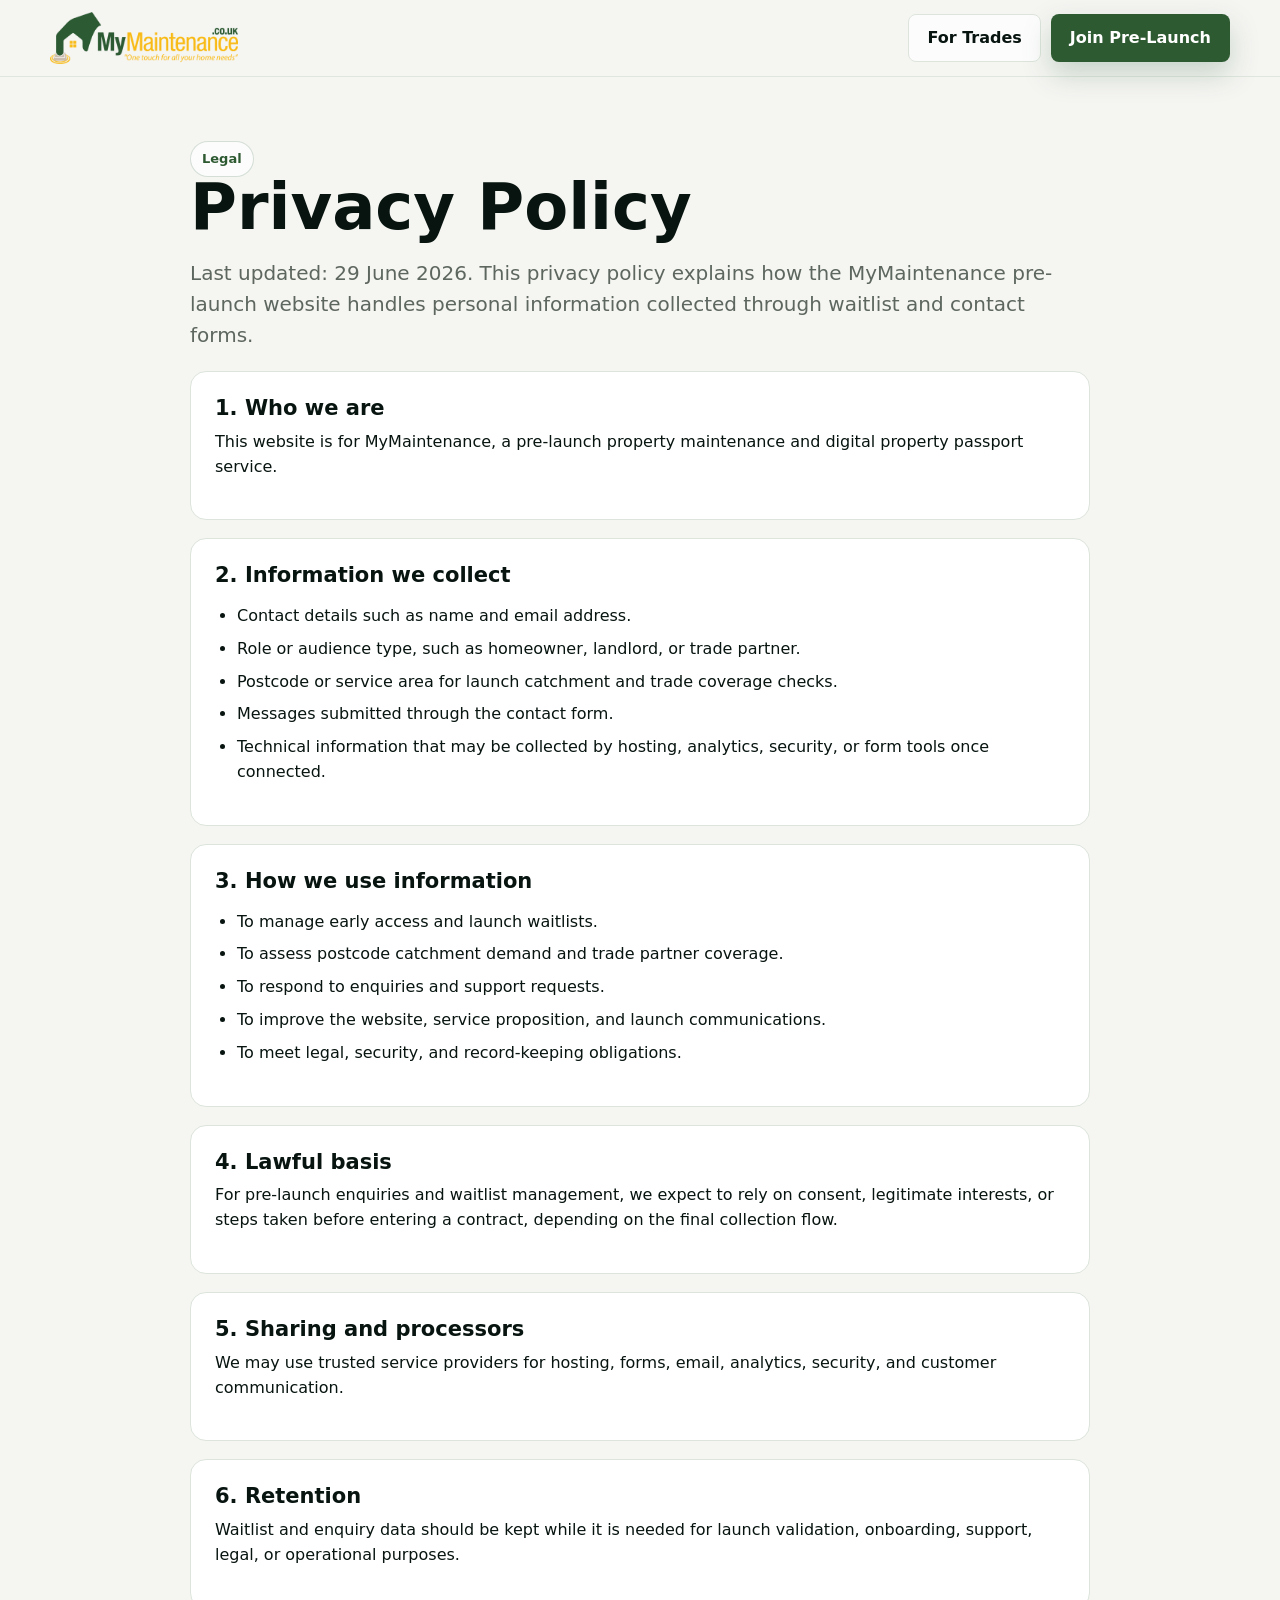
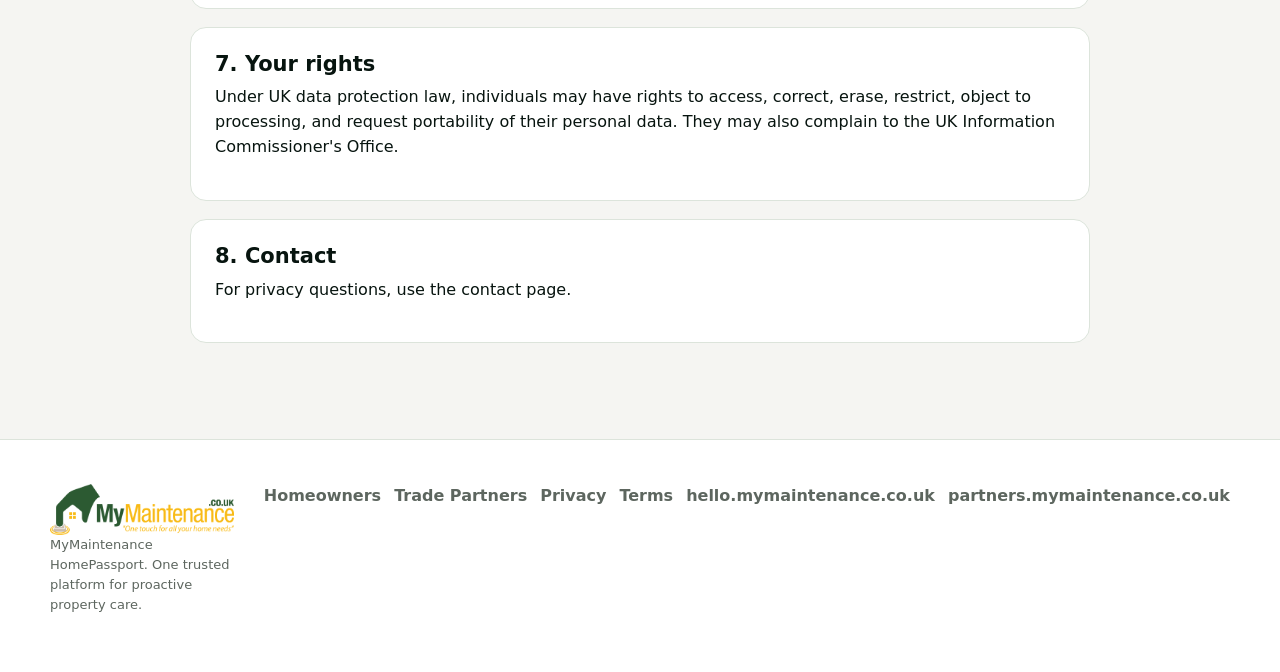
==== privacy.html @ 311902d3 "Add files via upload" ====
﻿<!doctype html>
<html lang="en-GB">
  <head>
    <meta charset="utf-8">
    <meta name="viewport" content="width=device-width, initial-scale=1">
    <title>Privacy Policy | MyMaintenance HomePassport</title>
    <meta name="description" content="Privacy policy for the MyMaintenance HomePassport pre-launch website and early access waitlist.">
    <meta name="robots" content="index,follow">
    <link rel="canonical" href="https://www.mymaintenance.co.uk/privacy.html">
    <link rel="stylesheet" href="styles.css">
  </head>
  <body>
   <header class="site-header">
	  <nav class="nav" aria-label="Primary navigation">
		<a class="brand" href="/" aria-label="MyMaintenance home">
		  <img src="images/LogowithName.png" alt="MyMaintenance">
		</a>

		<button class="menu-toggle" type="button"
				aria-label="Open menu"
				aria-expanded="false"
				data-menu-toggle>
		  <span></span><span></span><span></span>
		</button>

		<div class="nav-actions">
		  <a class="button ghost" href="https://www.mymaintenance.co.uk/partners">For Trades</a>
		  <a class="button primary" href="https://www.mymaintenance.co.uk/hello">Join Pre-Launch</a>
		</div>
	  </nav>
	</header>

    <main class="legal-layout">
      <span class="eyebrow">Legal</span>
      <h1>Privacy Policy</h1>
      <p class="lead">Last updated: 29 June 2026. This privacy policy explains how the MyMaintenance pre-launch website handles personal information collected through waitlist and contact forms.</p>

      <section class="legal-card">
        <h3>1. Who we are</h3>
        <p>This website is for MyMaintenance, a pre-launch property maintenance and digital property passport service.</p>
      </section>

      <section class="legal-card">
        <h3>2. Information we collect</h3>
        <ul>
          <li>Contact details such as name and email address.</li>
          <li>Role or audience type, such as homeowner, landlord, or trade partner.</li>
          <li>Postcode or service area for launch catchment and trade coverage checks.</li>
          <li>Messages submitted through the contact form.</li>
          <li>Technical information that may be collected by hosting, analytics, security, or form tools once connected.</li>
        </ul>
      </section>

      <section class="legal-card">
        <h3>3. How we use information</h3>
        <ul>
          <li>To manage early access and launch waitlists.</li>
          <li>To assess postcode catchment demand and trade partner coverage.</li>
          <li>To respond to enquiries and support requests.</li>
          <li>To improve the website, service proposition, and launch communications.</li>
          <li>To meet legal, security, and record-keeping obligations.</li>
        </ul>
      </section>

      <section class="legal-card">
        <h3>4. Lawful basis</h3>
        <p>For pre-launch enquiries and waitlist management, we expect to rely on consent, legitimate interests, or steps taken before entering a contract, depending on the final collection flow.</p>
      </section>

      <section class="legal-card">
        <h3>5. Sharing and processors</h3>
        <p>We may use trusted service providers for hosting, forms, email, analytics, security, and customer communication. </p>
      </section>

      <section class="legal-card">
        <h3>6. Retention</h3>
        <p>Waitlist and enquiry data should be kept while it is needed for launch validation, onboarding, support, legal, or operational purposes.</p>
      </section>

      <section class="legal-card">
        <h3>7. Your rights</h3>
        <p>Under UK data protection law, individuals may have rights to access, correct, erase, restrict, object to processing, and request portability of their personal data. They may also complain to the UK Information Commissioner's Office.</p>
      </section>

      <section class="legal-card">
        <h3>8. Contact</h3>
        <p>For privacy questions, use the contact page.</p>
      </section>
    </main>

     <footer class="footer">
      <div class="footer-inner">
        <div>
          <img src="images/LogowithName.png" alt="MyMaintenance">
          <p class="form-note">MyMaintenance HomePassport. One trusted platform for proactive property care.</p>
        </div>
        <div class="footer-links">
          <a href="https://www.mymaintenance.co.uk/hello">Homeowners</a>
          <a href="https://www.mymaintenance.co.uk/partners">Trade Partners</a>
          <a href="privacy.html">Privacy</a>
          <a href="terms.html">Terms</a>
          <a href="https://hello.mymaintenance.co.uk">hello.mymaintenance.co.uk</a>
          <a href="https://partners.mymaintenance.co.uk">partners.mymaintenance.co.uk</a>
        </div>
      </div>
    </footer>

   <script src="site.js"></script>
  </body>
</html>
---- styles.css ----
:root {

  --green-main: #2E5A32;
  --yellow-main: #F9BA0D;

  --ink: #07140f;
  --grey: #07140f;
  --muted: #5d665f;
  --line: #dce4db;
  --soft: #f5f5f2;
  --white: #ffffff;
  --danger: #c0392b;
  

  --green-950: var(--ink);
  --green-900: var(--ink);
  --green-800: var(--green-main);
  --green-700: var(--green-main);
  --green-600: var(--green-main);
  --green-300: #a2d3a0; 
  --gold-500: var(--yellow-main);
  --gold-600: var(--yellow-main);
  
  --radius-sm: 8px;
  --radius-md: 16px;
  --radius-lg: 24px;
  --shadow: 0 24px 80px rgba(7, 20, 15, 0.12);
  color-scheme: light;
}

* {
  box-sizing: border-box;
}

html {
  scroll-behavior: smooth;
}

body {
  margin: 0;
  font-family: Inter, ui-sans-serif, system-ui, -apple-system, BlinkMacSystemFont, "Segoe UI", sans-serif;
  color: var(--ink);
  background: var(--soft);
  line-height: 1.55;
}

body.menu-open {
  overflow: hidden;
}

img {
  max-width: 100%;
  display: block;
}

a {
  color: inherit;
  text-decoration: none;
}

button,
input,
select,
textarea {
  font: inherit;
}

.site-header {
  position: sticky;
  top: 0;
  z-index: 30;
  border-bottom: 1px solid rgba(220, 228, 219, 0.84);
  background: rgba(245, 245, 242, 0.92);
  backdrop-filter: blur(18px);
}

.nav {
  width: min(1180px, calc(100% - 32px));
  min-height: 76px;
  margin: 0 auto;
  display: flex;
  align-items: center;
  justify-content: space-between;
  gap: 24px;
}

.brand {
  display: inline-flex;
  align-items: center;
  gap: 12px;
  min-width: 180px;
}

.brand img {
  width: 188px;
  height: auto;
}

.nav-links {
  display: flex;
  align-items: center;
  gap: 6px;
}

.nav-links a {
  min-height: 44px;
  display: inline-flex;
  align-items: center;
  padding: 0 13px;
  border-radius: var(--radius-sm);
  color: #334138;
  font-weight: 700;
  font-size: 14px;
}

.nav-links a[aria-current="page"],
.nav-links a:hover {
  color: var(--green-900);
  background: rgba(70, 116, 81, 0.1);
}

.nav-actions {
  display: flex;
  align-items: center;
  gap: 10px;
}

.menu-toggle {
  display: none;
  width: 44px;
  height: 44px;
  border: 1px solid var(--line);
  border-radius: var(--radius-sm);
  background: var(--white);
}

.menu-toggle span {
  display: block;
  width: 18px;
  height: 2px;
  margin: 4px auto;
  background: var(--green-900);
}

.button,
button.button {
  min-height: 44px;
  display: inline-flex;
  align-items: center;
  justify-content: center;
  gap: 9px;
  border: 1px solid transparent;
  border-radius: var(--radius-sm);
  padding: 11px 18px;
  font-weight: 800;
  cursor: pointer;
  transition: transform 150ms ease, background 150ms ease, border 150ms ease, box-shadow 150ms ease;
}

.button:hover {
  transform: translateY(-1px);
}

.button.primary {
  color: var(--white);
  background: var(--green-600);
  box-shadow: 0 12px 28px rgba(70, 116, 81, 0.26);
}

.button.primary:hover {
  background: var(--green-700);
}

.button.secondary {
  color: var(--green-950);
  background: var(--gold-500);
  box-shadow: 0 12px 28px rgba(200, 146, 10, 0.24);
}

.button.ghost {
  color: var(--green-900);
  border-color: var(--line);
  background: rgba(255, 255, 255, 0.75);
}

.button.dark {
  color: var(--white);
  background: var(--green-900);
}

.section,
.hero {
  width: min(1180px, calc(100% - 32px));
  margin: 0 auto;
}

.hero {
  min-height: calc(100vh - 76px);
  display: grid;
  grid-template-columns: minmax(0, 1.02fr) minmax(360px, 0.98fr);
  align-items: center;
  gap: 42px;
  padding: 64px 0 44px;
}


/* ── Hero visual panel ── */
.hero-visual-panel {
  position: relative;
  overflow: hidden;
  border-radius: var(--radius-lg);
  background: var(--green-950);
  min-height: 580px;
  display: flex;
  align-items: center;
  justify-content: center;
}

.panel-video {
  position: absolute;
  inset: 0;
  z-index: 0;
}

.panel-video video {
  width: 100%;
  height: 100%;
  object-fit: cover;
  opacity: 0.5;
}

.panel-video-fallback {
  position: absolute;
  inset: 0;
  background:
    radial-gradient(ellipse 70% 60% at 55% 45%, rgba(36,95,56,0.4) 0%, transparent 65%),
    linear-gradient(155deg, #0d2a1a 0%, #072011 50%, #030d07 100%);
}

.panel-vignette {
  position: absolute;
  inset: 0;
  z-index: 1;
  background: radial-gradient(ellipse 100% 100% at 50% 50%, transparent 40%, rgba(7,20,15,0.55) 100%);
  pointer-events: none;
}

/* ── Orbit system ── */
.orbit-system {
  position: relative;
  z-index: 2;
  width: 480px;
  height: 480px;
  display: flex;
  align-items: center;
  justify-content: center;
}

.orbit-ring {
  position: absolute;
  border-radius: 50%;
  border: 1px solid rgba(162,211,160,0.14);
}

.ring-1 { width: 480px; height: 480px; animation: ospin 38s linear infinite; }
.ring-2 { width: 330px; height: 330px; animation: ospin 25s linear infinite reverse; }
.ring-3 { width: 188px; height: 188px; animation: ospin 17s linear infinite; }

@keyframes ospin {
  from { transform: rotate(0deg); }
  to   { transform: rotate(360deg); }
}

/* Chips */
.chip {
  position: absolute;
  display: inline-flex;
  align-items: center;
  gap: 6px;
  padding: 7px 12px 7px 9px;
  border-radius: 999px;
  font-size: 12px;
  font-weight: 700;
  white-space: nowrap;
  box-shadow: 0 4px 18px rgba(0,0,0,0.38);
  letter-spacing: 0.01em;
  line-height: 1;
}

.chip svg {
  width: 13px;
  height: 13px;
  flex-shrink: 0;
  stroke-width: 2;
  stroke-linecap: round;
  stroke-linejoin: round;
  fill: none;
}

.chip-forest { background: rgba(12,32,22,0.96); border: 1px solid rgba(162,211,160,0.28); color: white; }
.chip-forest svg { stroke: var(--green-300); }
.chip-gold   { background: rgba(248,212,111,0.97); border: 1px solid rgba(200,146,10,0.22); color: #4a3000; }
.chip-gold svg { stroke: #7a5000; }
.chip-white  { background: rgba(255,255,255,0.96); border: 1px solid rgba(220,228,219,0.7); color: var(--ink); }
.chip-white svg { stroke: var(--green-700); }

/* Counter-rotation per ring speed */
.ring-1 .chip { animation: cunspin1 38s linear infinite; }
.ring-2 .chip { animation: cunspin2 25s linear infinite; }
.ring-3 .chip { animation: cunspin3 17s linear infinite; }

@keyframes cunspin1 { from { transform: rotate(0deg); }   to { transform: rotate(-360deg); } }
@keyframes cunspin2 { from { transform: rotate(0deg); }   to { transform: rotate(360deg); }  }
@keyframes cunspin3 { from { transform: rotate(0deg); }   to { transform: rotate(-360deg); } }

/* Cardinal positions */
.p-top    { top: -17px;   left: 50%; transform: translateX(-50%); }
.p-right  { right: -17px; top: 50%;  transform: translateY(-50%); }
.p-bottom { bottom: -17px; left: 50%; transform: translateX(-50%); }
.p-left   { left: -17px;  top: 50%;  transform: translateY(-50%); }

/* Restate counter-rotation on each positioned chip (animation overrides transform) */
.ring-1 .p-top, .ring-1 .p-right,
.ring-1 .p-bottom, .ring-1 .p-left { animation: cunspin1 38s linear infinite; }
.ring-2 .p-top, .ring-2 .p-right,
.ring-2 .p-bottom, .ring-2 .p-left { animation: cunspin2 25s linear infinite; }
.ring-3 .p-top, .ring-3 .p-bottom  { animation: cunspin3 17s linear infinite; }

/* Centre medallion */
.orbit-centre {
  position: absolute;
  z-index: 3;
  width: 64px;
  height: 64px;
  border-radius: 18px;
  background: rgba(10,22,17,0.9);
  border: 1px solid rgba(162,211,160,0.22);
  display: flex;
  align-items: center;
  justify-content: center;
  box-shadow: 0 0 0 12px rgba(70,116,81,0.06), 0 0 0 24px rgba(70,116,81,0.03);
  padding: 8px;        
  overflow: hidden;   
}

@media (max-width: 768px) {
  .hero::before {
    opacity: 0.03;
    font-size: 4rem;
  }
}
.hero-copy,
.hero-visual-panel {
  position: relative;
  z-index: 1;
}


.orbit-centre svg {
  width: 30px;
  height: 30px;
  stroke: var(--green-300);
  fill: none;
  stroke-width: 1.6;
  stroke-linecap: round;
  stroke-linejoin: round;
}

/* Panel label */
.panel-label {
  position: absolute;
  bottom: 20px;
  left: 50%;
  transform: translateX(-50%);
  z-index: 3;
  display: flex;
  align-items: center;
  gap: 10px;
  font-size: 11px;
  font-weight: 700;
  color: rgba(162,211,160,0.45);
  letter-spacing: 0.07em;
  text-transform: uppercase;
  white-space: nowrap;
  margin: 0;
}

.panel-label::before,
.panel-label::after {
  content: '';
  display: block;
  width: 36px;
  height: 1px;
  background: rgba(162,211,160,0.18);
}

.eyebrow {
  display: inline-flex;
  align-items: center;
  gap: 8px;
  width: fit-content;
  border: 1px solid rgba(70, 116, 81, 0.22);
  border-radius: 999px;
  padding: 7px 11px;
  color: var(--green-800);
  background: rgba(255, 255, 255, 0.72);
  font-size: 13px;
  font-weight: 800;
}

h1,
h2,
h3,
p {
  margin-top: 0;
}

h1 {
  max-width: 760px;
  margin-bottom: 20px;
  font-size: clamp(42px, 7vw, 82px);
  line-height: 0.95;
  letter-spacing: 0;
}

h2 {
  margin-bottom: 14px;
  font-size: clamp(31px, 4vw, 54px);
  line-height: 1.02;
  letter-spacing: 0;
}

h3 {
  margin-bottom: 9px;
  font-size: 21px;
  line-height: 1.18;
}

.lead {
  color: var(--muted);
  font-size: 20px;
}

.hero-copy .lead {
  margin-bottom: 28px;
}

.hero-actions,
.split-actions {
  display: flex;
  flex-wrap: wrap;
  gap: 12px;
  margin: 22px 0;
}

.mini-proof {
  display: grid;
  grid-template-columns: repeat(3, minmax(0, 1fr));
  gap: 10px;
  max-width: 600px;
  margin-top: 28px;
}

.proof-pill {
  border: 1px solid var(--line);
  border-radius: var(--radius-md);
  padding: 14px;
  background: rgba(255, 255, 255, 0.72);
}

.proof-pill strong {
  display: block;
  font-size: 24px;
  line-height: 1;
}

.proof-pill span {
  color: var(--muted);
  font-size: 13px;
  font-weight: 700;
}

.hero-visual {
  position: relative;
  min-height: 650px;
  display: grid;
  place-items: center;
}


.hero-device {
  position: relative;
  z-index: 2;
  width: min(330px, 84vw);
  border-radius: 36px;
  padding: 10px;
  background: #08150f;
  box-shadow: var(--shadow);
}

.hero-device img {
  border-radius: 28px;
}

.floating-card {
  position: absolute;
  z-index: 3;
  border: 1px solid rgba(220, 228, 219, 0.9);
  border-radius: var(--radius-md);
  padding: 16px;
  background: rgba(255, 255, 255, 0.95);
  box-shadow: var(--shadow);
}

.floating-card strong {
  display: block;
  color: var(--green-900);
}

.floating-card span {
  color: var(--muted);
  font-size: 13px;
}

.floating-card.top {
  top: 92px;
  right: 0;
  max-width: 210px;
}

.floating-card.bottom {
  left: 0;
  bottom: 110px;
  max-width: 230px;
}

.section {
  padding: 92px 0;
}

.section-header {
  display: flex;
  justify-content: space-between;
  align-items: end;
  gap: 28px;
  margin-bottom: 34px;
}

.section-header p {
  max-width: 520px;
  margin-bottom: 0;
  color: var(--muted);
  font-size: 18px;
}

.grid-3,
.grid-2,
.grid-4 {
  display: grid;
  gap: 18px;
}

.grid-3 {
  grid-template-columns: repeat(3, minmax(0, 1fr));
}

.grid-2 {
  grid-template-columns: repeat(2, minmax(0, 1fr));
}

.grid-4 {
  grid-template-columns: repeat(4, minmax(0, 1fr));
}

.card {
  border: 1px solid var(--line);
  border-radius: var(--radius-md);
  padding: 24px;
  background: var(--white);
  transition: transform 150ms ease, border 150ms ease, box-shadow 150ms ease;
}

.card:hover {
  transform: translateY(-2px);
  border-color: rgba(70, 116, 81, 0.3);
  box-shadow: 0 16px 40px rgba(7, 20, 15, 0.08);
}

.icon {
  width: 44px;
  height: 44px;
  display: grid;
  place-items: center;
  margin-bottom: 18px;
  border-radius: var(--radius-sm);
  color: var(--green-950);
  background: var(--gold-500);
  font-size: 21px;
  font-weight: 900;
}

.card p,
.plain-list p {
  color: var(--muted);
  margin-bottom: 0;
}

.dark-band {
  margin: 52px 0;
  padding: 68px 0;
  color: var(--white);
  background: var(--green-900);
}

.yellow-band {
  margin: 52px 0;
  padding: 68px 0;
  background: var(--white);
}

.yellow-band h2{
	color: var(--grey);
}
.dark-band .section {
  padding: 0;
}

.dark-band p,
.dark-band .muted {
  color: rgba(255, 255, 255, 0.72);
}

.passport-panel {
  display: grid;
  grid-template-columns: minmax(0, 1fr) minmax(320px, 0.84fr);
  gap: 32px;
  align-items: center;
}

.passport-stack {
  display: grid;
  gap: 12px;
}

.passport-row {
  display: grid;
  grid-template-columns: 46px 1fr auto;
  align-items: center;
  gap: 14px;
  border: 1px solid var(--green-700);
  border-radius: var(--radius-md);
  padding: 14px;
  background: rgba(255, 255, 255, 0.05);
}

.passport-row b {
  display: block;
}

.passport-row span {
  color: black;
  font-size: 13px;
}

.status {
  border-radius: 999px;
  padding: 5px 9px;
  color: var(--green-950);
  background: var(--green-300);
  font-size: 12px;
  font-weight: 900;
}

.ask-jack {
  display: grid;
  grid-template-columns: minmax(280px, 0.75fr) minmax(0, 1fr);
  gap: 28px;
  align-items: center;
}


.jack-card {
  overflow: hidden;
  border: 1px solid var(--line);
  border-radius: var(--radius-lg);
  background: var(--green-900);
  box-shadow: var(--shadow);
}

.jack-card img {
  width: 100%;
}

.chat {
  display: grid;
  gap: 12px;
}

.bubble {
  max-width: 84%;
  border-radius: 18px;
  padding: 14px 16px;
  background: var(--white);
  box-shadow: 0 10px 28px rgba(7, 20, 15, 0.07);
}

.bubble.user {
  justify-self: end;
  color: var(--white);
  background: var(--green-600);
}

.bubble.system {
  border: 1px solid var(--line);
  color: black;
}

.signup-panel {
  display: grid;
  grid-template-columns: minmax(0, 0.9fr) minmax(340px, 0.7fr);
  gap: 24px;
  align-items: stretch;
  border: 1px solid rgba(70, 116, 81, 0.18);
  border-radius: var(--radius-lg);
  padding: 28px;
  background: var(--white);
  box-shadow: var(--shadow);
}

.form {
  display: grid;
  gap: 12px;
}

.form-row {
  display: grid;
  grid-template-columns: 1fr 1fr;
  gap: 12px;
}

label {
  display: grid;
  gap: 6px;
  color: #344039;
  font-size: 13px;
  font-weight: 850;
}

input,
select,
textarea {
  width: 100%;
  min-height: 48px;
  border: 1px solid #cad6cb;
  border-radius: var(--radius-sm);
  padding: 12px 13px;
  color: var(--ink);
  background: #fbfcfb;
  outline: none;
}

textarea {
  min-height: 128px;
  resize: vertical;
}

input:focus,
select:focus,
textarea:focus {
  border-color: var(--green-600);
  box-shadow: 0 0 0 4px rgba(70, 116, 81, 0.12);
}

.form-note {
  color: var(--muted);
  font-size: 13px;
}

.form-message {
  min-height: 22px;
  color: var(--green-700);
  font-weight: 800;
}

.page-hero {
  width: min(1180px, calc(100% - 32px));
  margin: 0 auto;
  padding: 72px 0 42px;
}

.page-hero h1 {
  max-width: 900px;
}

.feature-split {
  display: grid;
  grid-template-columns: minmax(0, 0.9fr) minmax(300px, 0.7fr);
  gap: 32px;
  align-items: center;
}

.screen-frame {
  overflow: hidden;
  border: 10px solid var(--green-900);
  border-radius: 32px;
  background: var(--green-900);
  box-shadow: var(--shadow);
}

.plain-list {
  display: grid;
  gap: 14px;
}

.plain-list article {
  border-left: 4px solid var(--gold-500);
  padding: 3px 0 3px 16px;
}

.timeline {
  display: grid;
  gap: 14px;
  counter-reset: step;
}

.timeline article {
  position: relative;
  border: 1px solid var(--line);
  border-radius: var(--radius-md);
  padding: 22px 22px 22px 72px;
  background: var(--white);
}

.timeline article::before {
  counter-increment: step;
  content: counter(step);
  position: absolute;
  left: 22px;
  top: 22px;
  width: 34px;
  height: 34px;
  display: grid;
  place-items: center;
  border-radius: var(--radius-sm);
  color: var(--green-950);
  background: var(--gold-500);
  font-weight: 900;
}

.footer {
  margin-top: 54px;
  padding: 44px 0;
  border-top: 1px solid var(--line);
  background: var(--white);
}

.footer-inner {
  width: min(1180px, calc(100% - 32px));
  margin: 0 auto;
  display: grid;
  grid-template-columns: 1fr auto;
  gap: 30px;
}

.footer img {
  width: 190px;
}

.footer-links {
  display: flex;
  flex-wrap: wrap;
  gap: 13px;
  align-content: start;
}

.footer-links a {
  color: var(--muted);
  font-weight: 750;
}

.legal-layout {
  width: min(900px, calc(100% - 32px));
  margin: 0 auto;
  padding: 64px 0 24px;
}

.legal-layout h1 {
  font-size: clamp(38px, 5vw, 64px);
}

.legal-card,
.faq-item {
  border: 1px solid var(--line);
  border-radius: var(--radius-md);
  padding: 24px;
  margin: 18px 0;
  background: var(--white);
}

.legal-card ul {
  padding-left: 22px;
}

.legal-card li + li {
  margin-top: 8px;
}

.answer-grid {
  display: grid;
  grid-template-columns: repeat(2, minmax(0, 1fr));
  gap: 18px;
}

.faq-item h3 {
  margin-bottom: 8px;
}

.faq-item p {
  margin-bottom: 0;
  color: var(--muted);
}

.reveal {
  opacity: 0;
  transform: translateY(16px);
  transition: opacity 520ms ease, transform 520ms ease;
}

.reveal.visible {
  opacity: 1;
  transform: translateY(0);
}

@keyframes rotate {
  to {
    transform: rotate(360deg);
  }
}

@keyframes counterRotate {
  to {
    transform: translateX(-50%) rotate(-360deg);
  }
}

@media (prefers-reduced-motion: reduce) {
  *,
  *::before,
  *::after {
    scroll-behavior: auto !important;
    animation-duration: 0.001ms !important;
    animation-iteration-count: 1 !important;
    transition-duration: 0.001ms !important;
  }
}

@media (max-width: 980px) {
  .menu-toggle {
    display: block;
  }

  .nav-links {
    position: fixed;
    inset: 76px 16px auto 16px;
    display: none;
    flex-direction: column;
    align-items: stretch;
    border: 1px solid var(--line);
    border-radius: var(--radius-md);
    padding: 12px;
    background: var(--white);
    box-shadow: var(--shadow);
  }

  body.menu-open .nav-links {
    display: flex;
  }

  .nav-actions .button.ghost {
    display: none;
  }

  .hero,
  .passport-panel,
  .ask-jack,
  .signup-panel,
  .feature-split {
    grid-template-columns: 1fr;
  }

  .hero {
    padding-top: 42px;
  }

  .hero-visual {
    min-height: 560px;
  }

  .grid-4,
  .grid-3 {
    grid-template-columns: repeat(2, minmax(0, 1fr));
  }

  .section-header {
    display: block;
  }
}

@media (max-width: 640px) {
  .brand img {
    width: 150px;
  }

  .nav {
    width: min(100% - 24px, 1180px);
  }

  .nav-actions .button.primary {
    display: none;
  }

  .section,
  .hero,
  .page-hero {
    width: min(100% - 24px, 1180px);
  }

  .hero-visual {
    min-height: 480px;
  }

  .floating-card {
    position: relative;
    inset: auto;
    width: 100%;
    margin-top: 12px;
  }


  .mini-proof,
  .answer-grid,
  .grid-4,
  .grid-3,
  .grid-2,
  .form-row,
  .footer-inner {
    grid-template-columns: 1fr;
  }

  .section {
    padding: 64px 0;
  }

  .signup-panel {
    padding: 20px;
  }
}
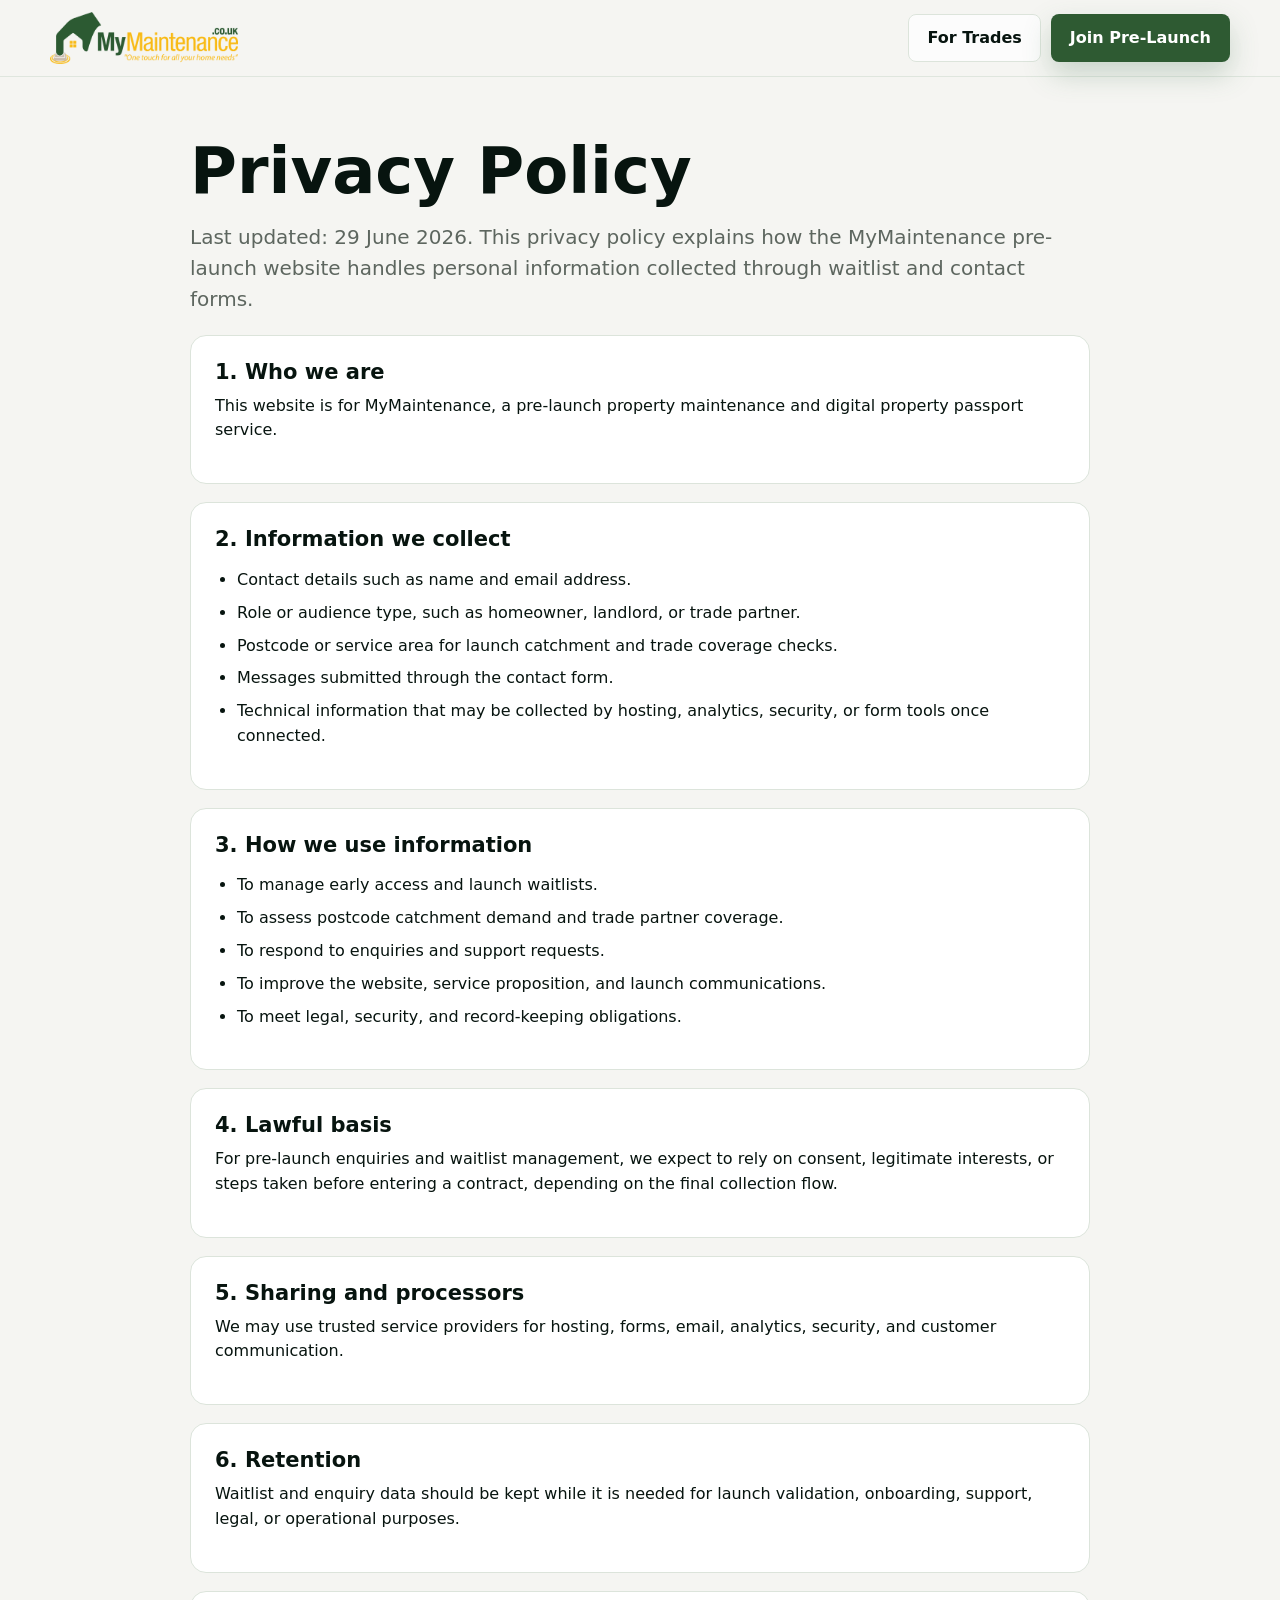
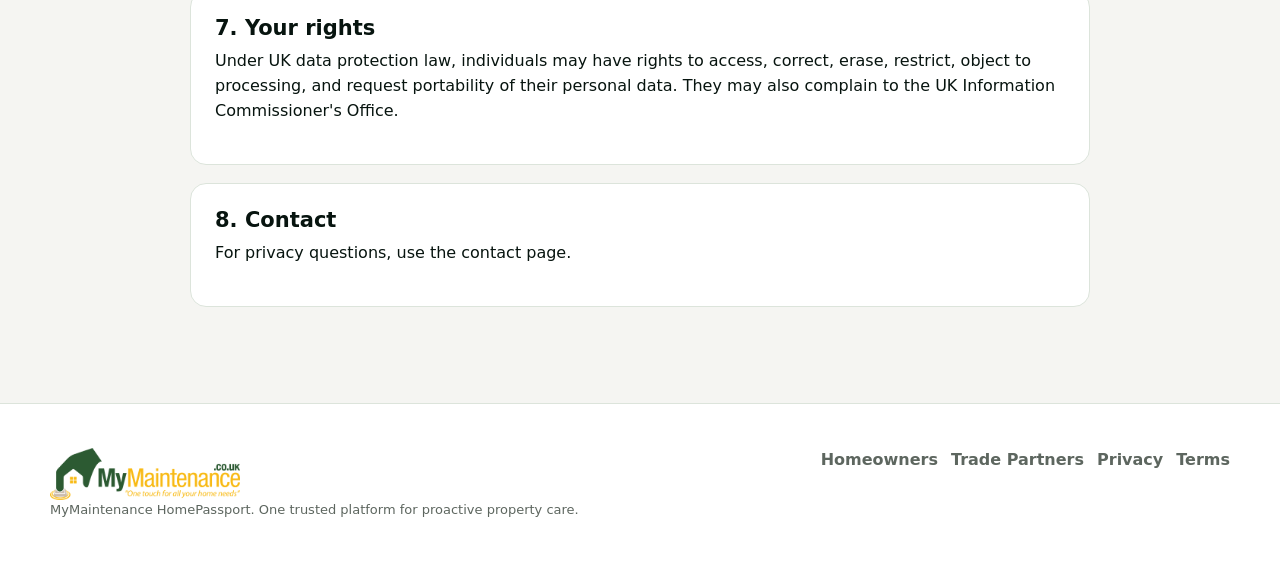
==== commit 417e10c8: "Add files via upload" ====
--- a/privacy.html
+++ b/privacy.html
@@ -31,7 +31,6 @@
 	</header>
 
     <main class="legal-layout">
-      <span class="eyebrow">Legal</span>
       <h1>Privacy Policy</h1>
       <p class="lead">Last updated: 29 June 2026. This privacy policy explains how the MyMaintenance pre-launch website handles personal information collected through waitlist and contact forms.</p>
 
@@ -99,8 +98,6 @@
           <a href="https://www.mymaintenance.co.uk/partners">Trade Partners</a>
           <a href="privacy.html">Privacy</a>
           <a href="terms.html">Terms</a>
-          <a href="https://hello.mymaintenance.co.uk">hello.mymaintenance.co.uk</a>
-          <a href="https://partners.mymaintenance.co.uk">partners.mymaintenance.co.uk</a>
         </div>
       </div>
     </footer>
--- a/styles.css
+++ b/styles.css
@@ -436,6 +436,13 @@
   line-height: 1.18;
 }
 
+.footer-bottom-inner {
+    display: flex;
+    justify-content: center;
+    align-items: center;
+    text-align: center;
+}
+
 .lead {
   color: var(--muted);
   font-size: 20px;
@@ -443,6 +450,66 @@
 
 .hero-copy .lead {
   margin-bottom: 28px;
+}
+
+.footer-bottom-inner {
+  display: flex;
+  justify-content: center;
+  align-items: center;
+  text-align: center;
+}
+
+.footer-copy {
+  margin: 0;
+  font-size: 14px;
+  color: var(--default-color);
+  display: flex;
+  align-items: center;
+  flex-wrap: wrap;
+  gap: 6px;
+}
+
+.footer-copy .sitename {
+  font-weight: 600;
+  color: #25a9e0;
+}
+
+.footer-copy a {
+  display: inline-flex;
+  align-items: center;
+  gap: 6px;
+  color: var(--default-color);
+  text-decoration: none;
+  font-weight: 400;
+  font-size: inherit;
+  line-height: 1;
+  transition: 0.3s ease;
+}
+
+.footer-copy a:hover {
+  color: var(--accent-color);
+}
+
+.footer-copy img {
+  height: 19px;
+  width: 19px !important;
+  transform: translateY(1px);
+}
+
+.footer .copyright {
+  padding-top: 25px;
+  padding-bottom: 25px;
+  background-color: color-mix(in srgb, var(--default-color), transparent 95%);
+}
+
+@media (max-width: 767px) {
+  .footer {
+    text-align: center;
+  }
+
+  .footer-copy {
+    justify-content: center;
+  }
 }
 
 .hero-actions,
